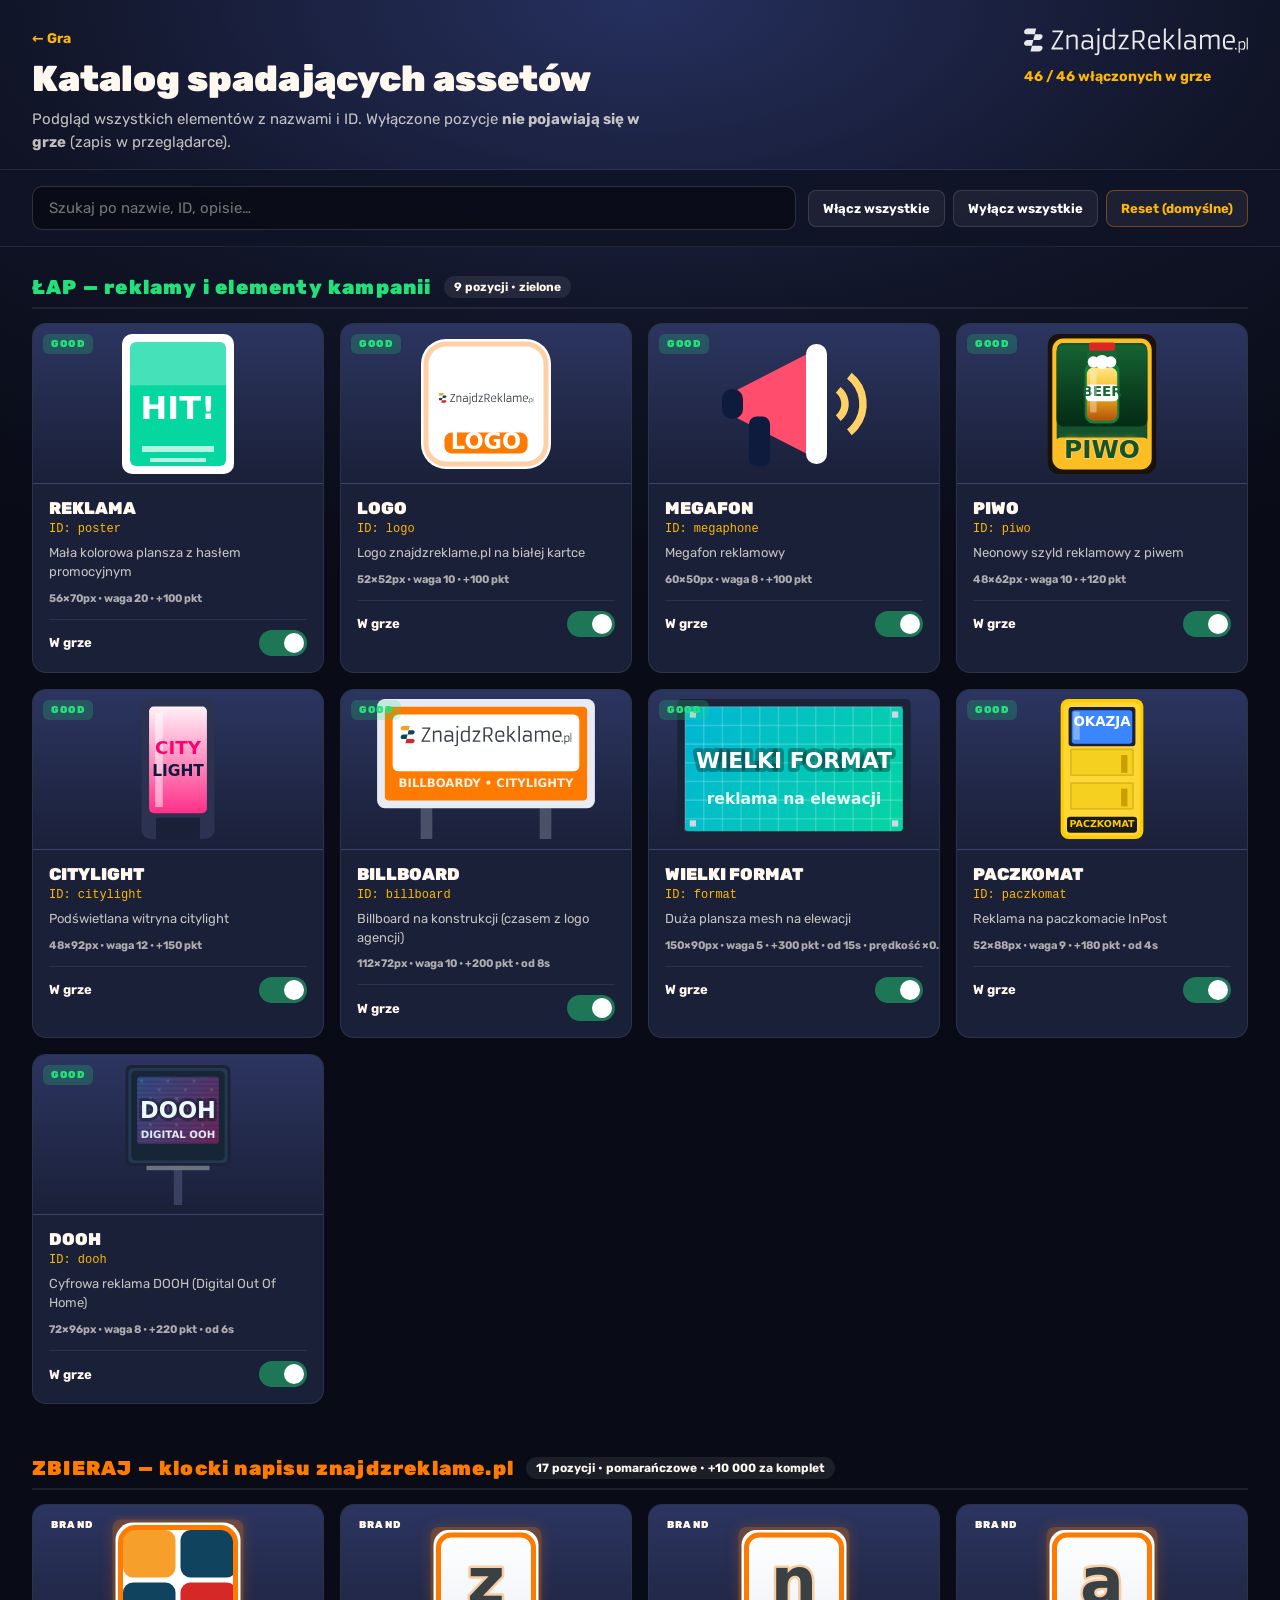
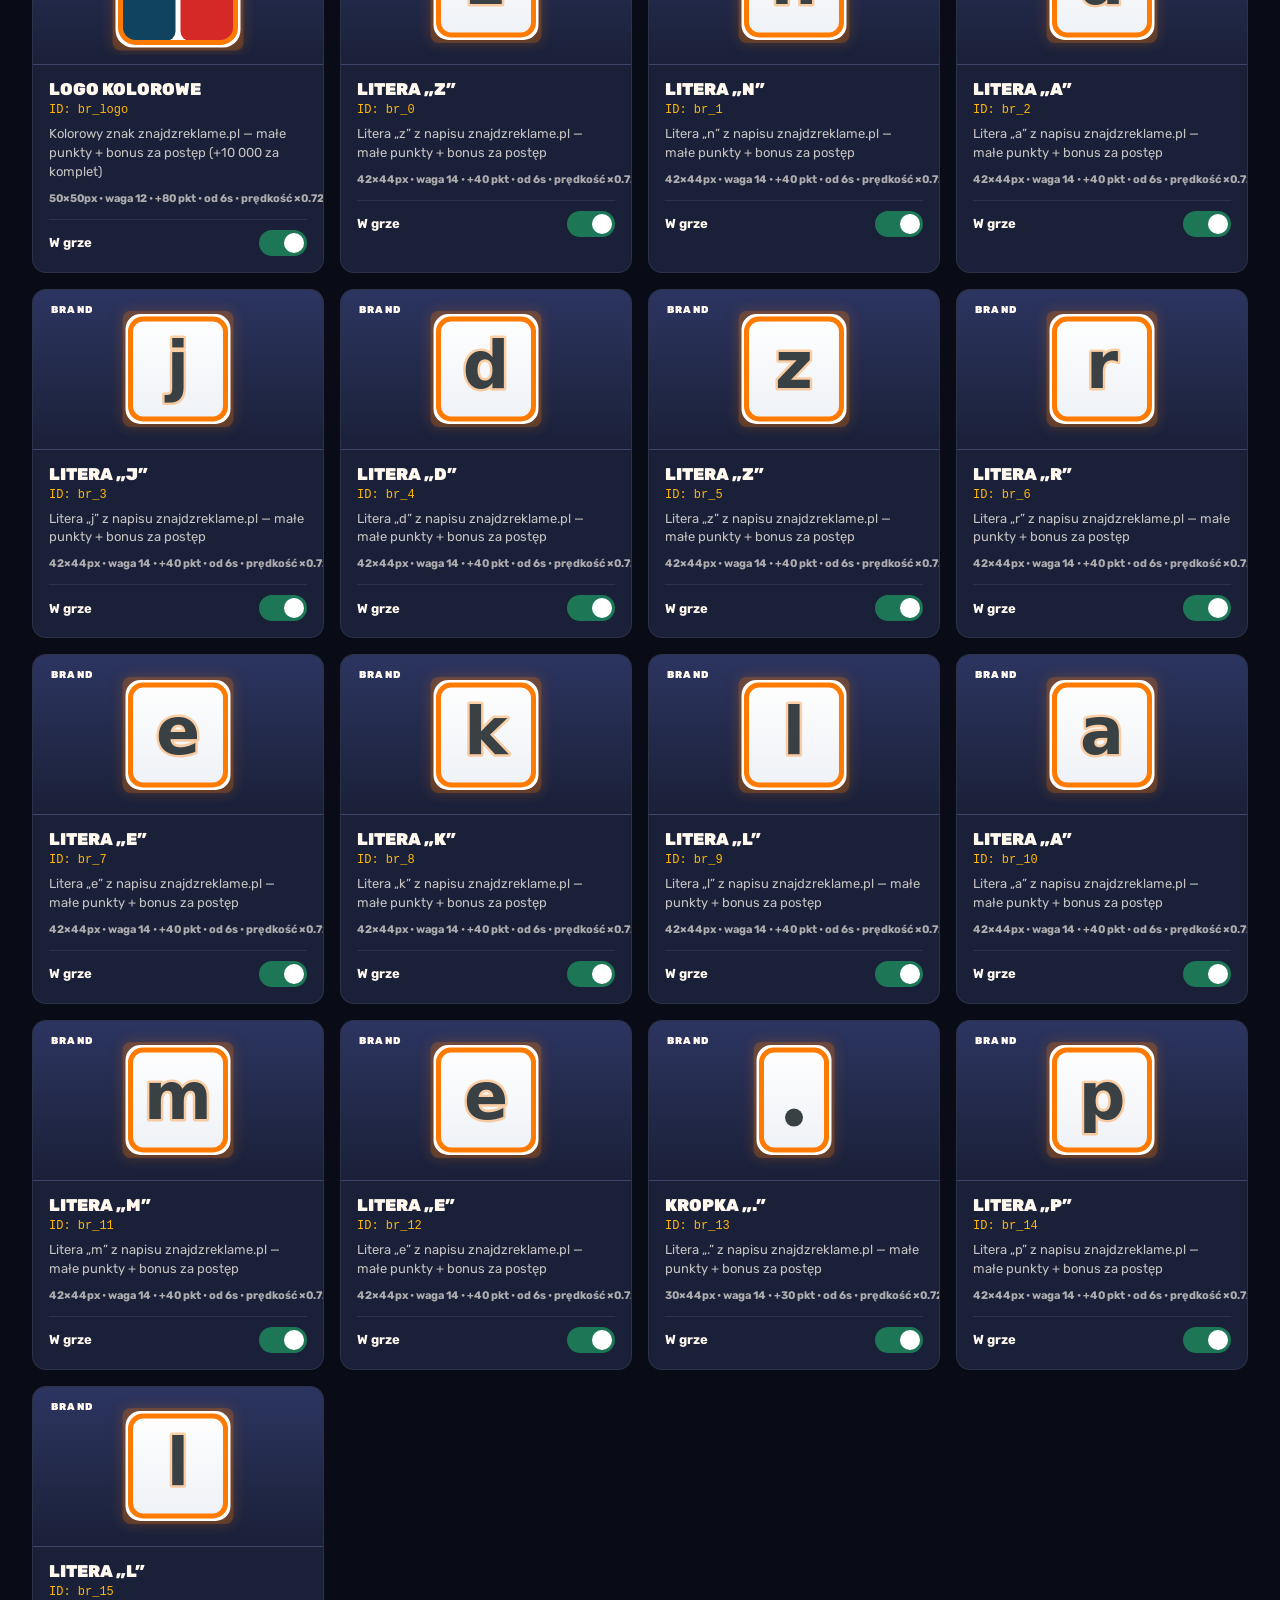
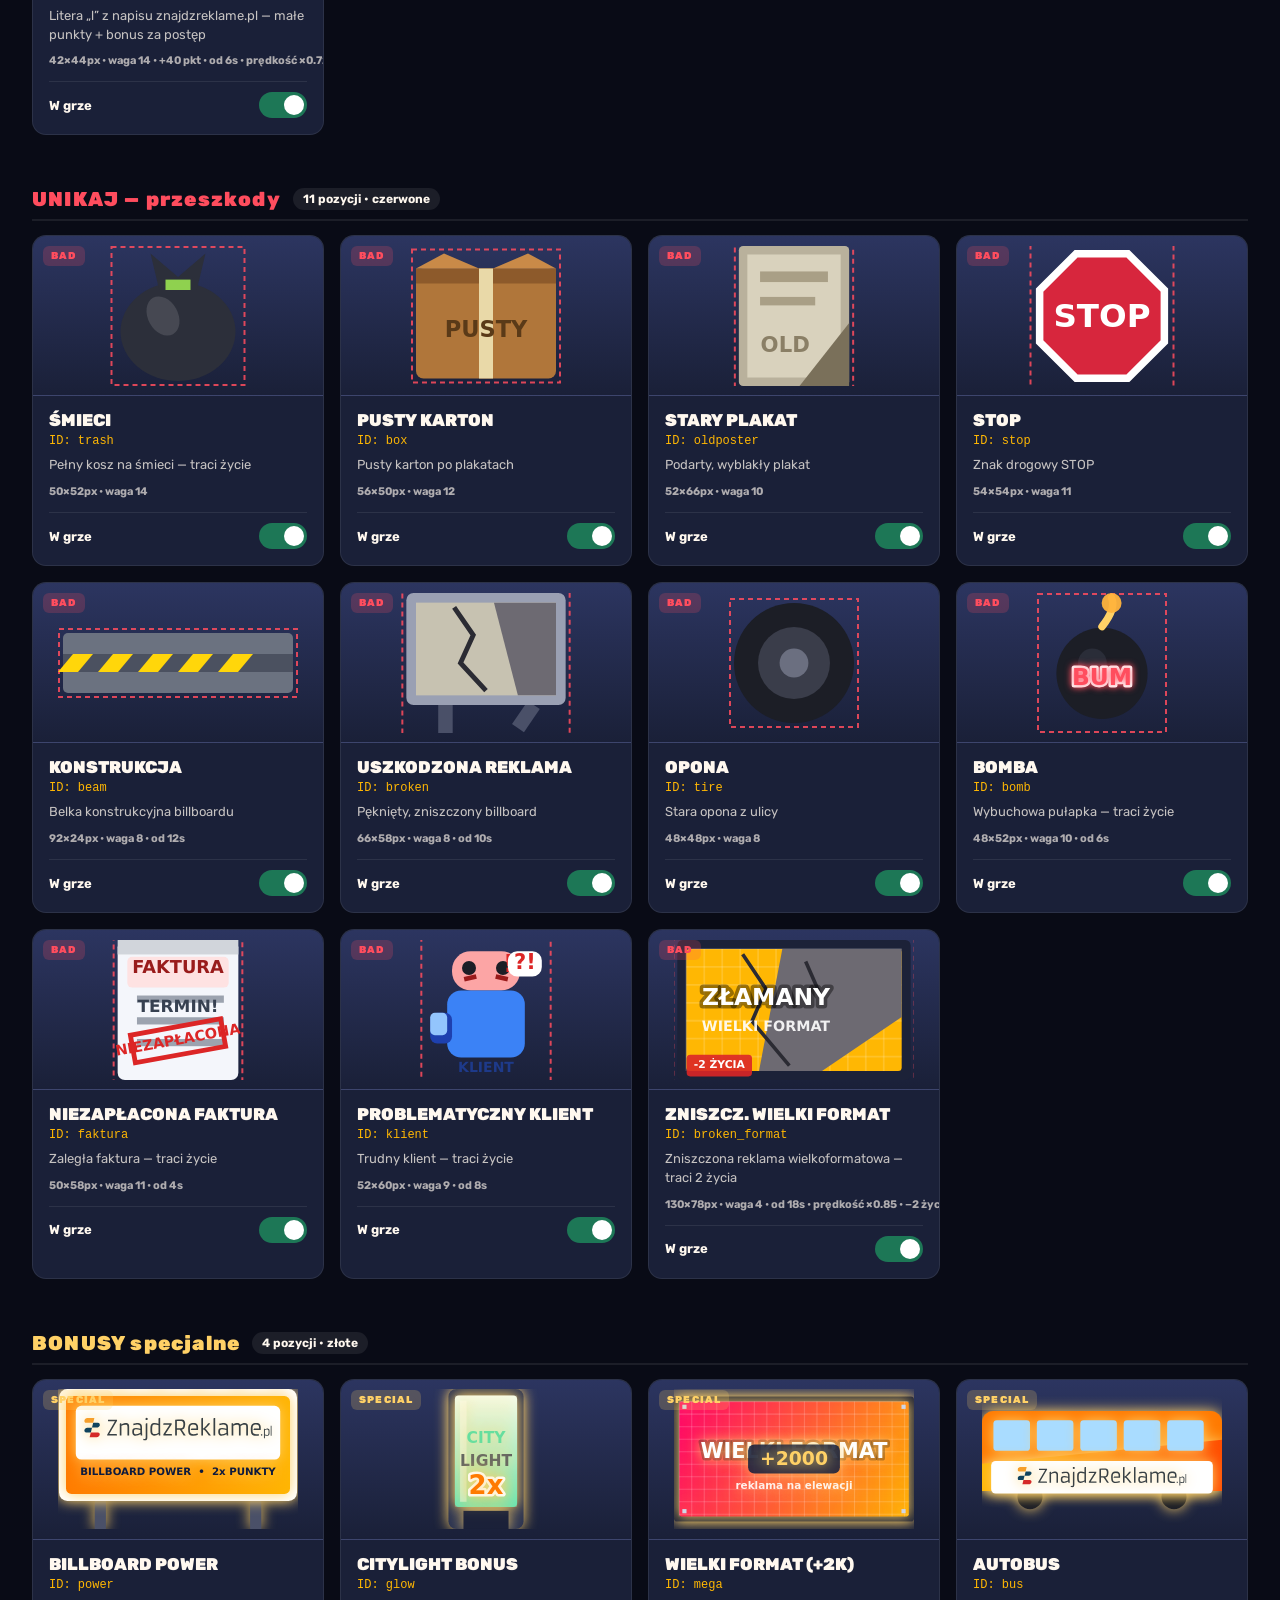
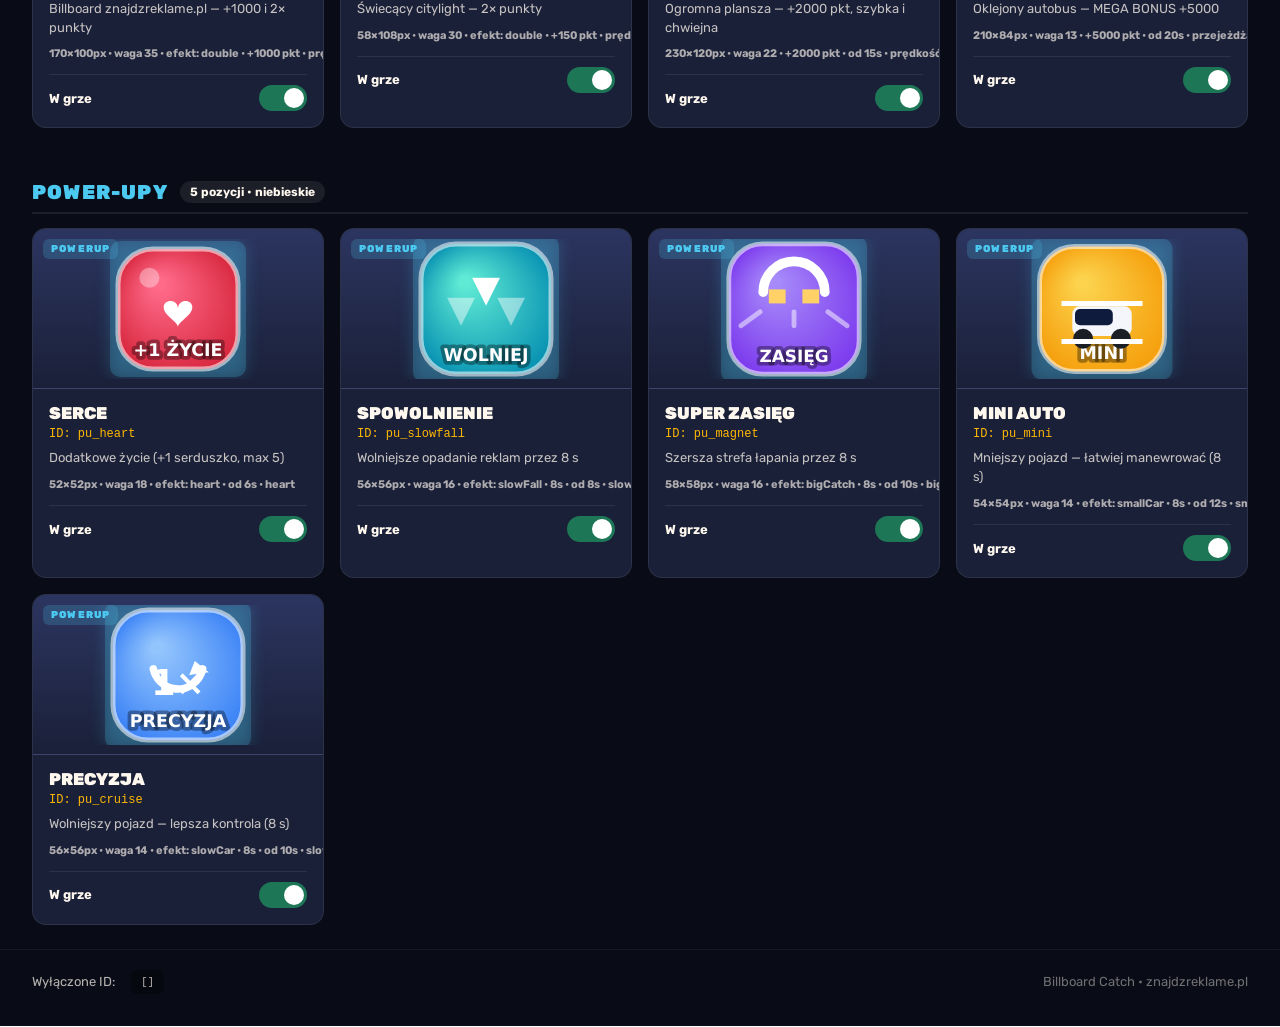
==== assets/index.html @ c9096c46 "Wystaw Billboard Catch jako statyczną grę na GitHub Pages. Co-authored-by: Cursor <cursoragent@curso" ====
<!DOCTYPE html>
<html lang="pl">
<head>
  <meta charset="UTF-8">
  <meta name="viewport" content="width=device-width, initial-scale=1.0">
  <title>Katalog assetów — Billboard Catch</title>
  <link rel="icon" href="../logo.svg" type="image/svg+xml">
  <link href="https://fonts.googleapis.com/css2?family=Rubik:wght@500;700;900&display=swap" rel="stylesheet">
  <link rel="stylesheet" href="catalog.css">
</head>
<body>
  <header class="top">
    <div class="top-left">
      <a class="back" href="../">← Gra</a>
      <h1>Katalog spadających assetów</h1>
      <p class="sub">Podgląd wszystkich elementów z nazwami i ID. Wyłączone pozycje <b>nie pojawiają się w grze</b> (zapis w przeglądarce).</p>
    </div>
    <div class="top-right">
      <img src="../logo.svg" alt="znajdzreklame.pl" class="logo" onerror="this.src='https://www.znajdzreklame.pl/logo.svg'">
      <div class="stats" id="stats">—</div>
    </div>
  </header>

  <div class="toolbar">
    <input type="search" id="search" placeholder="Szukaj po nazwie, ID, opisie…" autocomplete="off">
    <div class="toolbar-btns">
      <button type="button" id="btn-all">Włącz wszystkie</button>
      <button type="button" id="btn-none">Wyłącz wszystkie</button>
      <button type="button" id="btn-reset">Reset (domyślne)</button>
    </div>
  </div>

  <main id="sections"></main>

  <footer class="foot">
    <span>Wyłączone ID:</span>
    <code id="disabled-json">[]</code>
    <span class="foot-note">Billboard Catch • znajdzreklame.pl</span>
  </footer>

  <script src="../lib/falling-items.js"></script>
  <script src="catalog.js"></script>
</body>
</html>
---- assets/catalog.css ----
:root {
  --brand: #ff7a00;
  --brand-2: #ffb703;
  --good: #22e07a;
  --bad: #ff4d5e;
  --special: #ffd166;
  --ink: #101426;
  --paper: #fff8ef;
  --card: #1a2038;
  --line: rgba(255, 255, 255, .08);
}

* { box-sizing: border-box; }

body {
  margin: 0;
  min-height: 100vh;
  font-family: 'Rubik', system-ui, sans-serif;
  background: radial-gradient(1200px 600px at 50% 0%, #26305e 0%, #101426 55%, #090b16 100%);
  color: var(--paper);
}

.top {
  display: flex;
  justify-content: space-between;
  align-items: flex-start;
  gap: 24px;
  padding: 28px 32px 16px;
  border-bottom: 1px solid var(--line);
}
.back {
  display: inline-block;
  color: var(--brand-2);
  font-weight: 700;
  text-decoration: none;
  margin-bottom: 10px;
  font-size: 14px;
}
.back:hover { text-decoration: underline; }
.top h1 { margin: 0 0 8px; font-size: clamp(24px, 4vw, 36px); font-weight: 900; }
.sub { margin: 0; opacity: .75; max-width: 640px; line-height: 1.5; font-size: 15px; }
.logo { height: 28px; display: block; margin-bottom: 12px; filter: brightness(0) invert(1); opacity: .9; }
.stats { font-size: 14px; font-weight: 700; color: var(--brand-2); }

.toolbar {
  display: flex;
  flex-wrap: wrap;
  gap: 12px;
  align-items: center;
  padding: 16px 32px;
  position: sticky;
  top: 0;
  z-index: 5;
  background: rgba(16, 20, 38, .92);
  backdrop-filter: blur(8px);
  border-bottom: 1px solid var(--line);
}
#search {
  flex: 1;
  min-width: 220px;
  padding: 12px 16px;
  border-radius: 10px;
  border: 1px solid rgba(255, 255, 255, .15);
  background: rgba(0, 0, 0, .35);
  color: #fff;
  font-family: inherit;
  font-size: 15px;
}
#search:focus { outline: none; border-color: var(--brand-2); }
.toolbar-btns { display: flex; gap: 8px; flex-wrap: wrap; }
.toolbar-btns button {
  font-family: inherit;
  font-weight: 700;
  font-size: 13px;
  padding: 10px 14px;
  border-radius: 8px;
  border: 1px solid rgba(255, 255, 255, .12);
  background: rgba(255, 255, 255, .06);
  color: #fff;
  cursor: pointer;
}
.toolbar-btns button:hover { background: rgba(255, 255, 255, .12); }
.toolbar-btns #btn-reset { border-color: rgba(255, 122, 0, .4); color: var(--brand-2); }

.section { padding: 8px 32px 24px; }
.section-head {
  display: flex;
  align-items: center;
  gap: 12px;
  margin: 20px 0 14px;
  padding-bottom: 8px;
  border-bottom: 2px solid var(--line);
}
.section-head h2 { margin: 0; font-size: 20px; font-weight: 900; letter-spacing: .06em; }
.section-head .badge {
  font-size: 12px;
  font-weight: 700;
  padding: 4px 10px;
  border-radius: 999px;
  background: rgba(255, 255, 255, .08);
}
.section-head.good h2 { color: var(--good); }
.section-head.bad h2 { color: var(--bad); }
.section-head.special h2 { color: var(--special); }
.section-head.powerup h2 { color: #4cc9f0; }
.section-head.brand h2 { color: #ff7a00; }
.kind-powerup { background: rgba(76, 201, 240, .2); color: #4cc9f0; }

.grid {
  display: grid;
  grid-template-columns: repeat(auto-fill, minmax(260px, 1fr));
  gap: 16px;
}

.card {
  background: var(--card);
  border: 1px solid var(--line);
  border-radius: 14px;
  overflow: hidden;
  transition: opacity .2s, transform .15s, border-color .2s;
}
.card.off {
  opacity: .45;
  transform: scale(.98);
  border-color: rgba(255, 77, 94, .35);
}
.card.off .preview { filter: grayscale(.7); }

.preview-wrap {
  position: relative;
  height: 160px;
  display: flex;
  align-items: center;
  justify-content: center;
  background: linear-gradient(180deg, #2c3560 0%, #1a2038 100%);
  border-bottom: 1px solid var(--line);
}
.preview-wrap canvas { display: block; max-width: 92%; max-height: 92%; }
.kind-tag {
  position: absolute;
  top: 10px;
  left: 10px;
  font-size: 10px;
  font-weight: 900;
  letter-spacing: .12em;
  padding: 4px 8px;
  border-radius: 6px;
  text-transform: uppercase;
}
.kind-good { background: rgba(34, 224, 122, .2); color: var(--good); }
.kind-bad { background: rgba(255, 77, 94, .2); color: var(--bad); }
.kind-special { background: rgba(255, 209, 102, .2); color: var(--special); }

.card-body { padding: 14px 16px 16px; }
.card-title { margin: 0 0 4px; font-size: 17px; font-weight: 900; }
.card-id {
  font-family: ui-monospace, monospace;
  font-size: 12px;
  color: var(--brand-2);
  margin-bottom: 8px;
}
.card-desc { margin: 0 0 10px; font-size: 13px; opacity: .75; line-height: 1.45; }
.meta {
  display: flex;
  flex-wrap: wrap;
  gap: 6px 12px;
  font-size: 11px;
  font-weight: 700;
  opacity: .65;
  margin-bottom: 14px;
}
.meta span { white-space: nowrap; }

.toggle-row {
  display: flex;
  align-items: center;
  justify-content: space-between;
  gap: 12px;
  padding-top: 10px;
  border-top: 1px solid var(--line);
}
.toggle-label { font-size: 13px; font-weight: 700; }
.toggle-label.off { color: var(--bad); }

.switch {
  position: relative;
  width: 48px;
  height: 26px;
  flex-shrink: 0;
}
.switch input { opacity: 0; width: 0; height: 0; }
.slider {
  position: absolute;
  inset: 0;
  background: rgba(255, 77, 94, .35);
  border-radius: 999px;
  cursor: pointer;
  transition: .2s;
}
.slider::before {
  content: '';
  position: absolute;
  width: 20px;
  height: 20px;
  left: 3px;
  top: 3px;
  background: #fff;
  border-radius: 50%;
  transition: .2s;
}
.switch input:checked + .slider { background: rgba(34, 224, 122, .45); }
.switch input:checked + .slider::before { transform: translateX(22px); }

.foot {
  padding: 20px 32px 32px;
  font-size: 13px;
  opacity: .7;
  border-top: 1px solid var(--line);
  display: flex;
  flex-wrap: wrap;
  gap: 8px 16px;
  align-items: center;
}
#disabled-json {
  background: rgba(0, 0, 0, .35);
  padding: 6px 10px;
  border-radius: 6px;
  font-size: 11px;
  word-break: break-all;
  max-width: 100%;
}
.foot-note { margin-left: auto; opacity: .6; }

.empty {
  grid-column: 1 / -1;
  text-align: center;
  padding: 40px;
  opacity: .6;
}

@media (max-width: 640px) {
  .top, .toolbar, .section, .foot { padding-left: 16px; padding-right: 16px; }
  .top { flex-direction: column; }
}
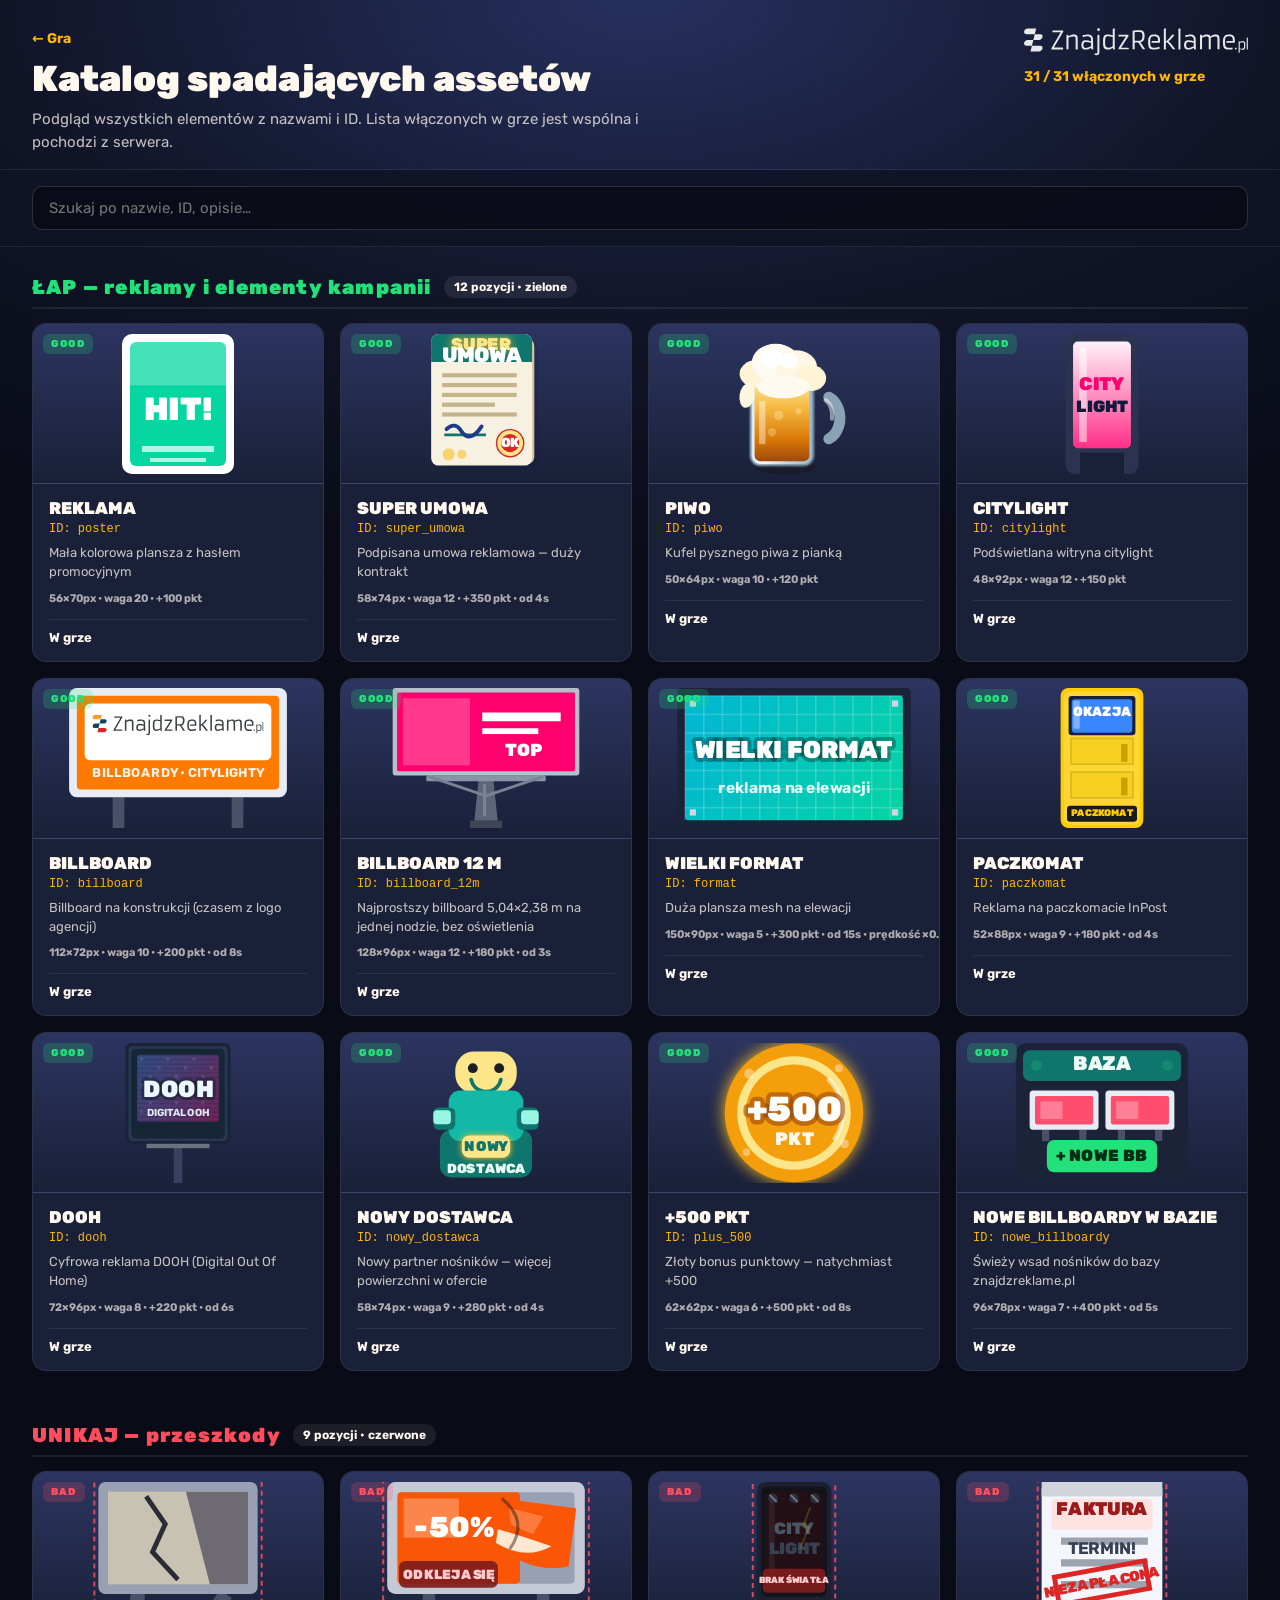
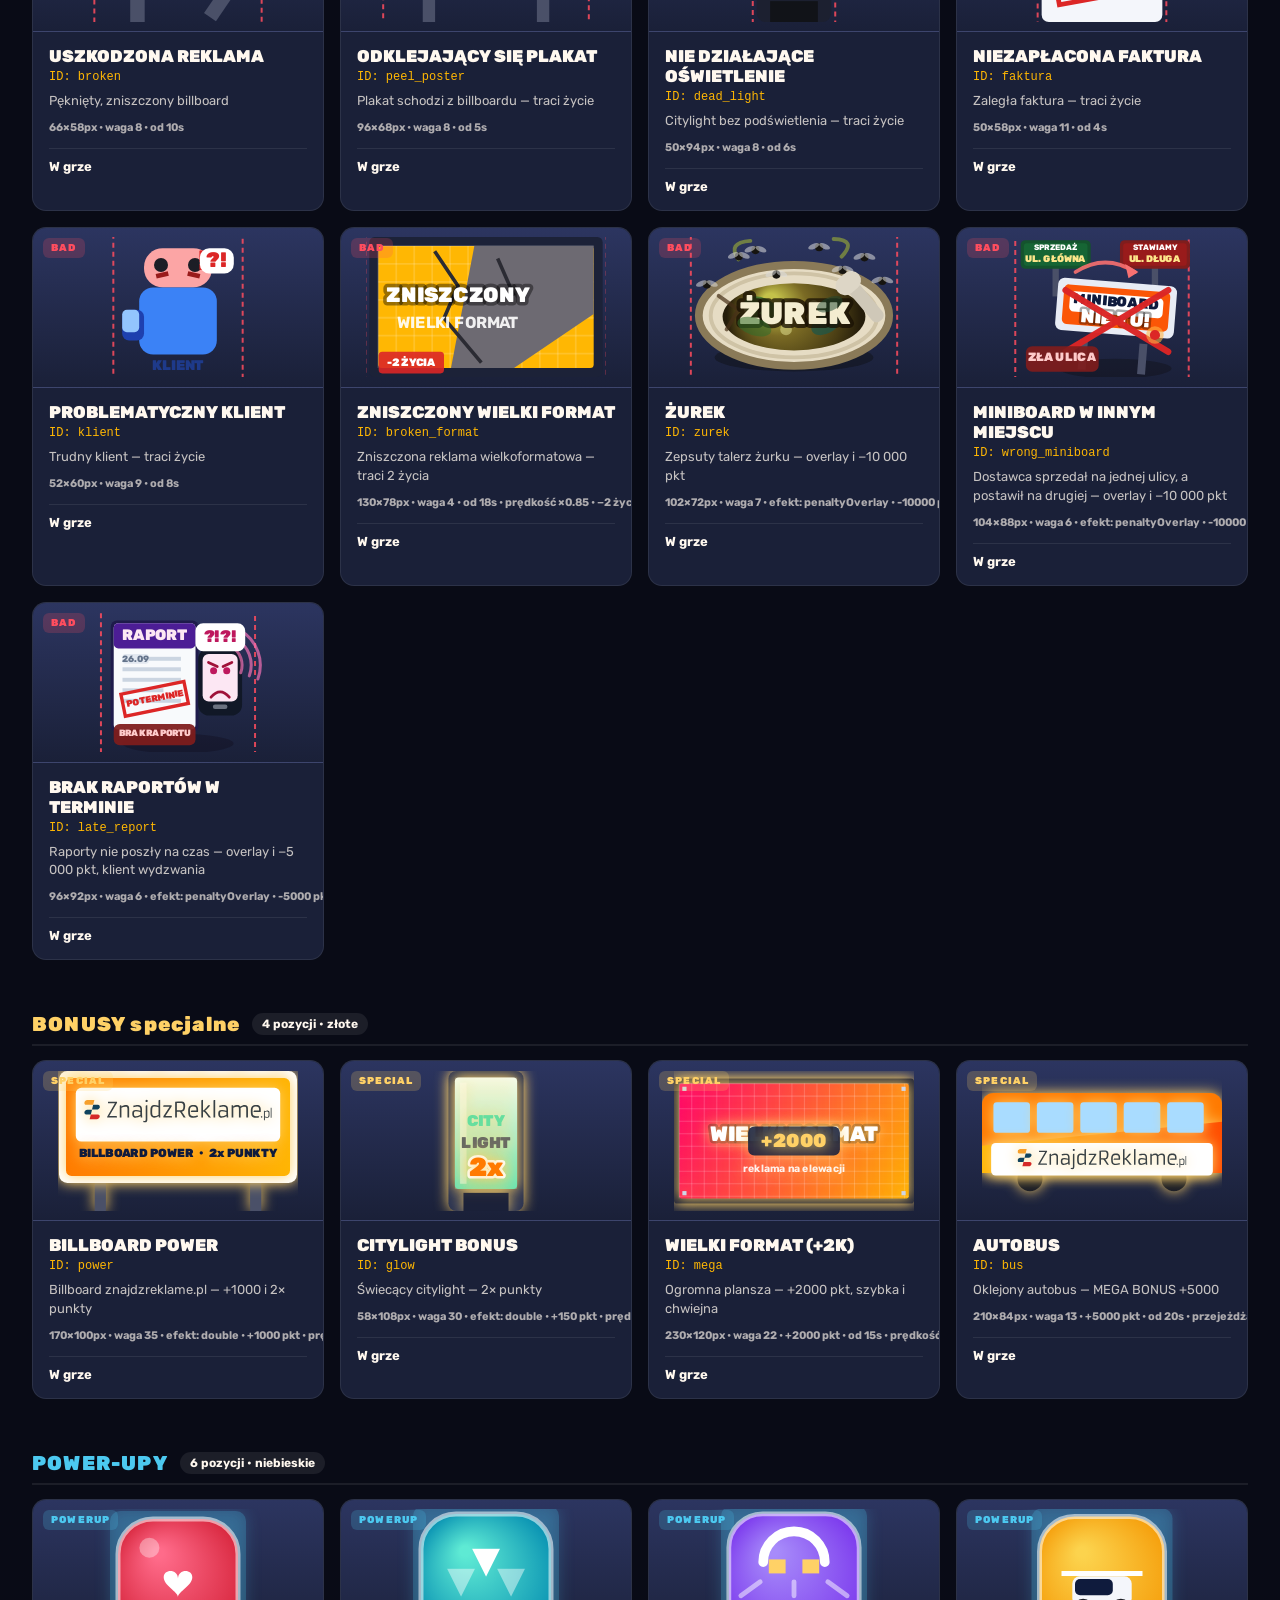
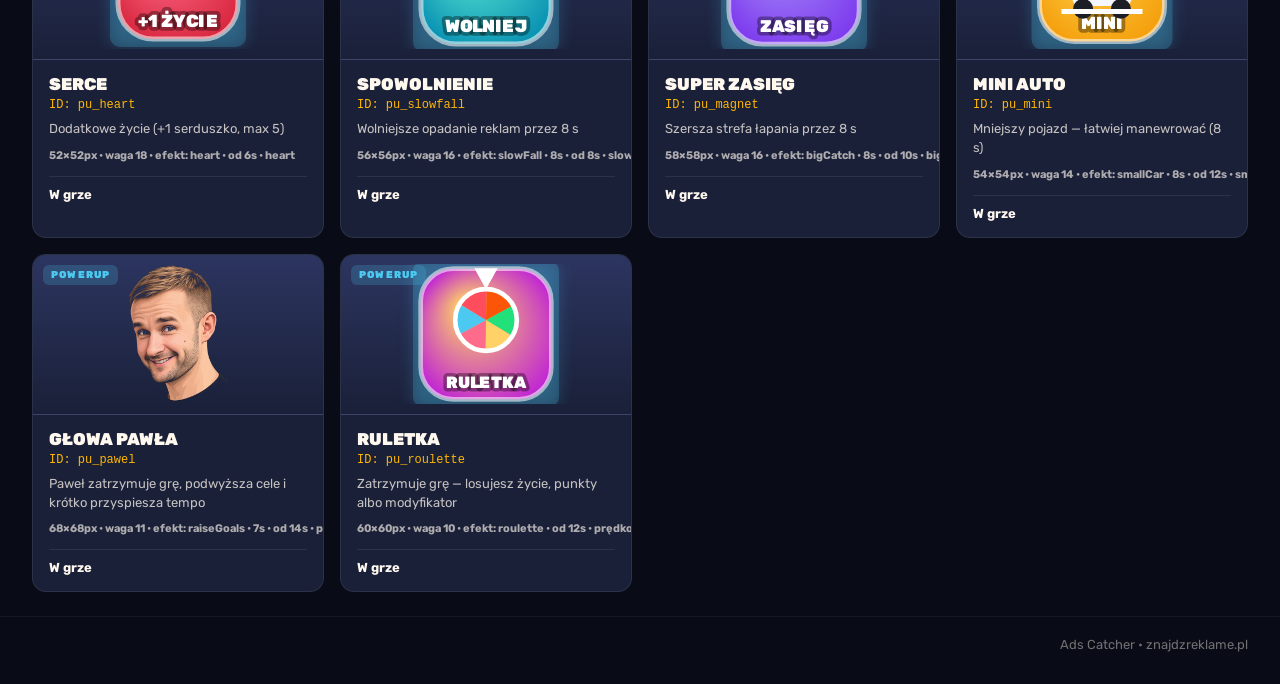
==== commit 32742931: "Dodaj ranking i ustawienia w Xano, edycję tylko w debugu oraz rój much po żurku. Co-authored-by: Cur" ====
--- a/assets/index.html
+++ b/assets/index.html
@@ -3,17 +3,17 @@
 <head>
   <meta charset="UTF-8">
   <meta name="viewport" content="width=device-width, initial-scale=1.0">
-  <title>Katalog assetów — Billboard Catch</title>
+  <title>Katalog assetów — Ads Catcher</title>
   <link rel="icon" href="../logo.svg" type="image/svg+xml">
   <link href="https://fonts.googleapis.com/css2?family=Rubik:wght@500;700;900&display=swap" rel="stylesheet">
-  <link rel="stylesheet" href="catalog.css">
+  <link rel="stylesheet" href="catalog.css?v=20260918a">
 </head>
 <body>
   <header class="top">
     <div class="top-left">
       <a class="back" href="../">← Gra</a>
       <h1>Katalog spadających assetów</h1>
-      <p class="sub">Podgląd wszystkich elementów z nazwami i ID. Wyłączone pozycje <b>nie pojawiają się w grze</b> (zapis w przeglądarce).</p>
+      <p class="sub" id="catalog-sub">Podgląd wszystkich elementów z nazwami i ID. Lista włączonych w grze jest wspólna i pochodzi z serwera.</p>
     </div>
     <div class="top-right">
       <img src="../logo.svg" alt="znajdzreklame.pl" class="logo" onerror="this.src='https://www.znajdzreklame.pl/logo.svg'">
@@ -23,7 +23,7 @@
 
   <div class="toolbar">
     <input type="search" id="search" placeholder="Szukaj po nazwie, ID, opisie…" autocomplete="off">
-    <div class="toolbar-btns">
+    <div class="toolbar-btns admin-only">
       <button type="button" id="btn-all">Włącz wszystkie</button>
       <button type="button" id="btn-none">Wyłącz wszystkie</button>
       <button type="button" id="btn-reset">Reset (domyślne)</button>
@@ -33,12 +33,14 @@
   <main id="sections"></main>
 
   <footer class="foot">
-    <span>Wyłączone ID:</span>
-    <code id="disabled-json">[]</code>
-    <span class="foot-note">Billboard Catch • znajdzreklame.pl</span>
+    <span class="admin-only">Wyłączone ID:</span>
+    <code class="admin-only" id="disabled-json">[]</code>
+    <span class="foot-note">Ads Catcher • znajdzreklame.pl</span>
   </footer>
 
-  <script src="../lib/falling-items.js"></script>
-  <script src="catalog.js"></script>
+  <script src="../lib/falling-items.js?v=20260918z"></script>
+  <script src="../lib/game-settings.js?v=20260918e"></script>
+  <script src="../lib/xano-leaderboard.js?v=20260918l"></script>
+  <script src="catalog.js?v=20260918a"></script>
 </body>
 </html>
--- a/assets/catalog.css
+++ b/assets/catalog.css
@@ -103,7 +103,6 @@
 .section-head.bad h2 { color: var(--bad); }
 .section-head.special h2 { color: var(--special); }
 .section-head.powerup h2 { color: #4cc9f0; }
-.section-head.brand h2 { color: #ff7a00; }
 .kind-powerup { background: rgba(76, 201, 240, .2); color: #4cc9f0; }
 
 .grid {
@@ -231,6 +230,8 @@
 }
 .foot-note { margin-left: auto; opacity: .6; }
 
+body:not(.debug-mode) .admin-only { display: none !important; }
+
 .empty {
   grid-column: 1 / -1;
   text-align: center;
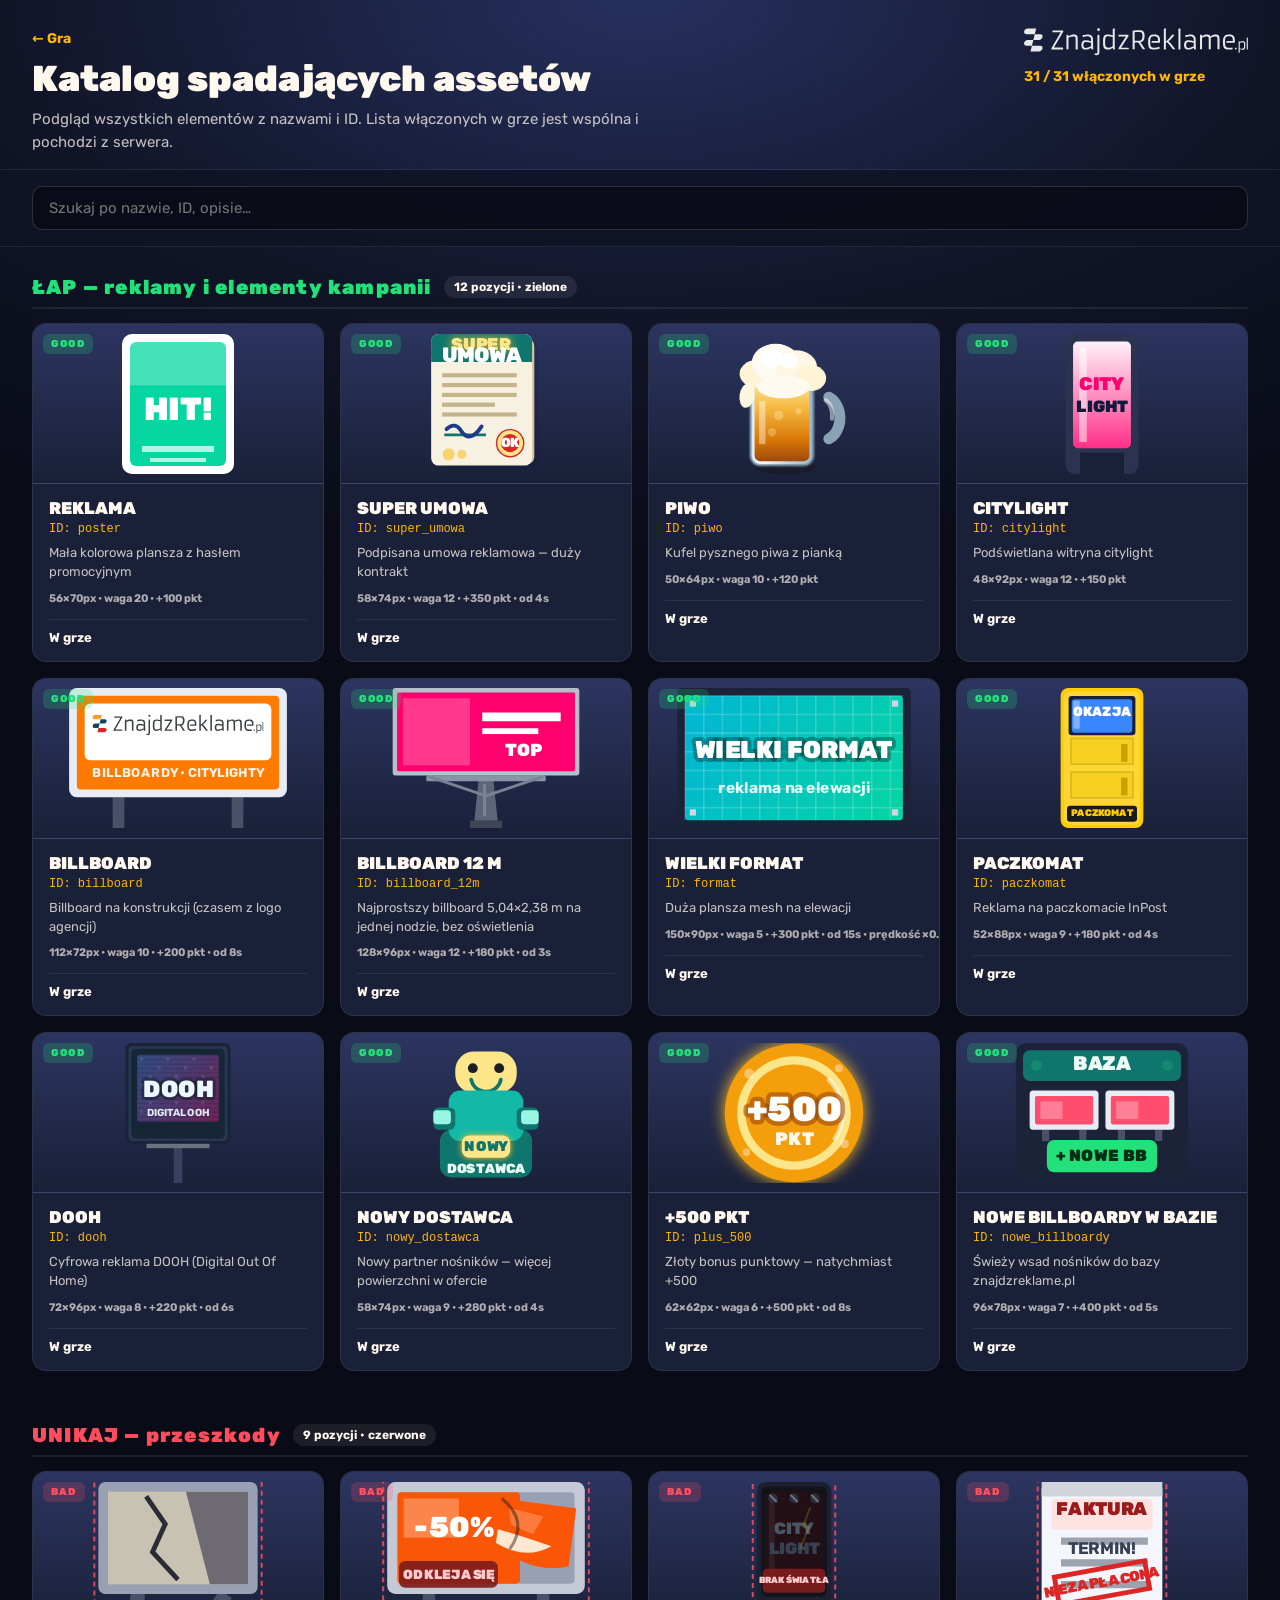
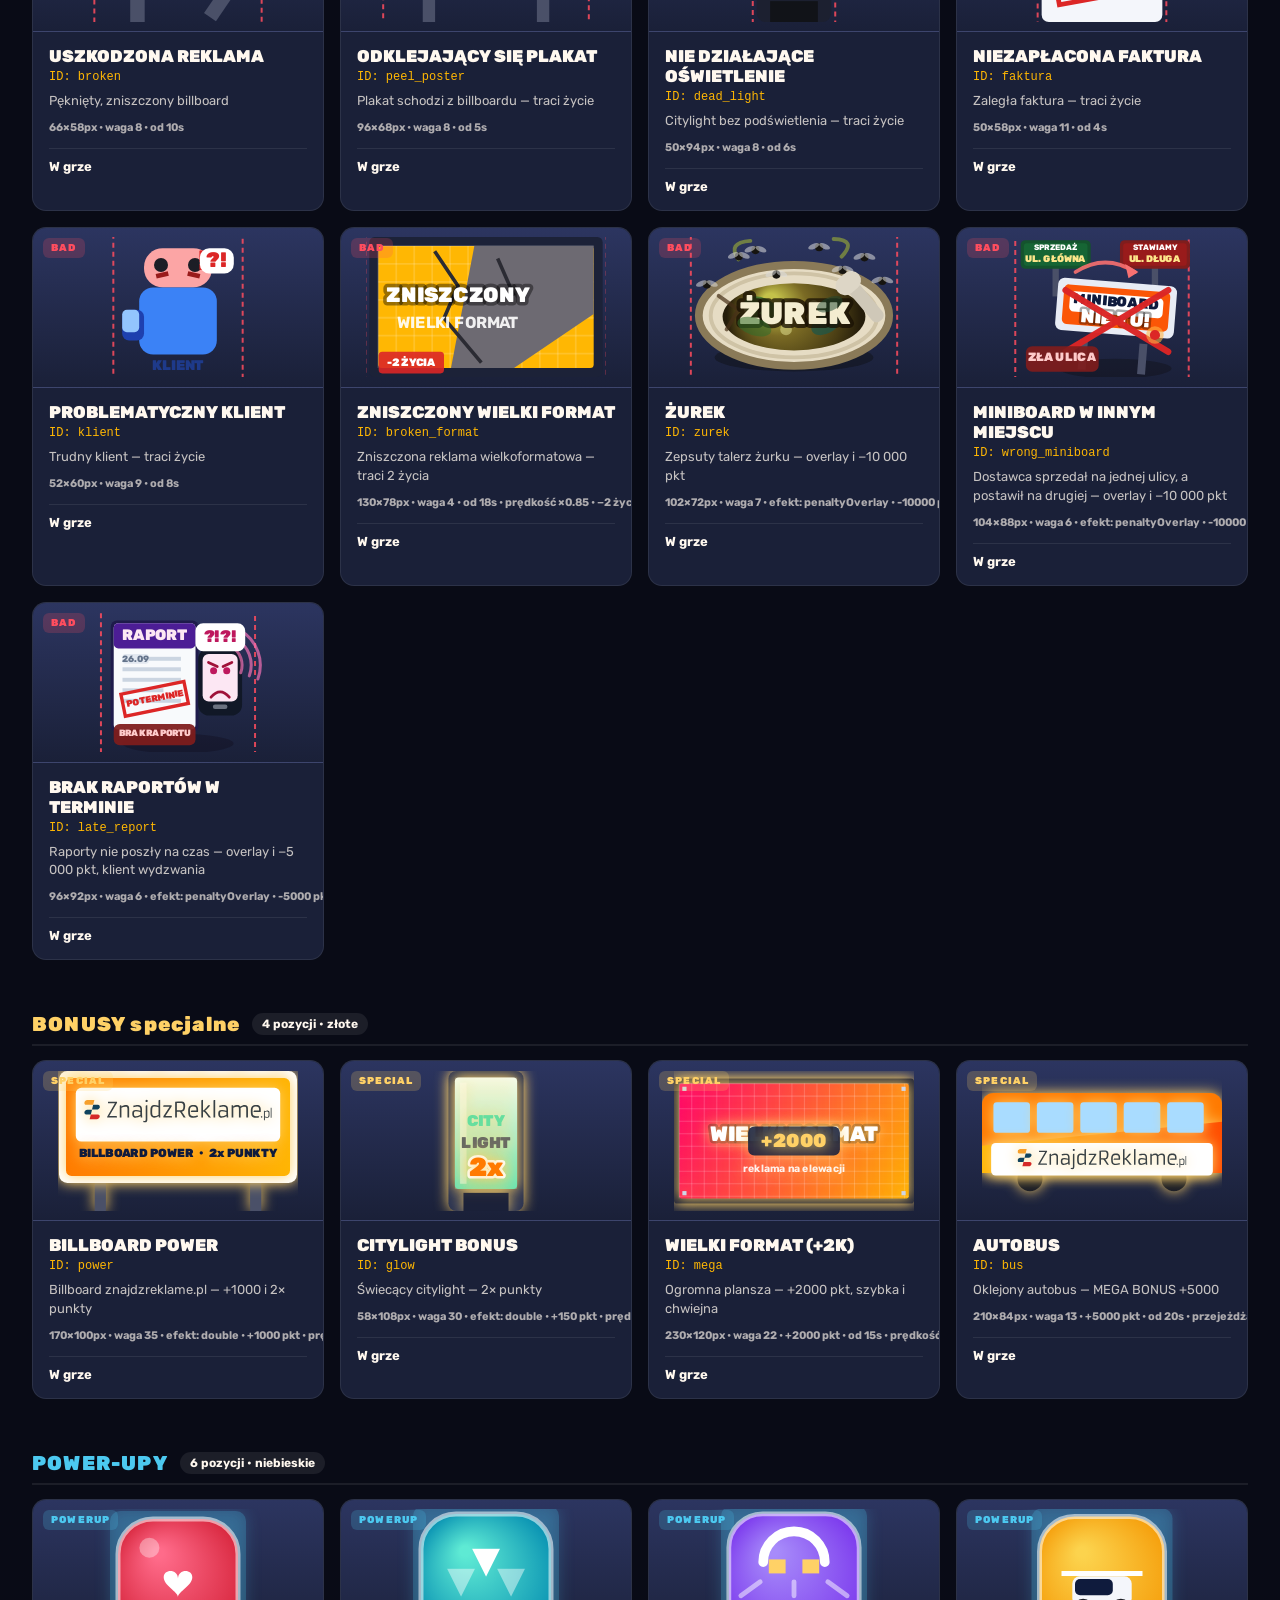
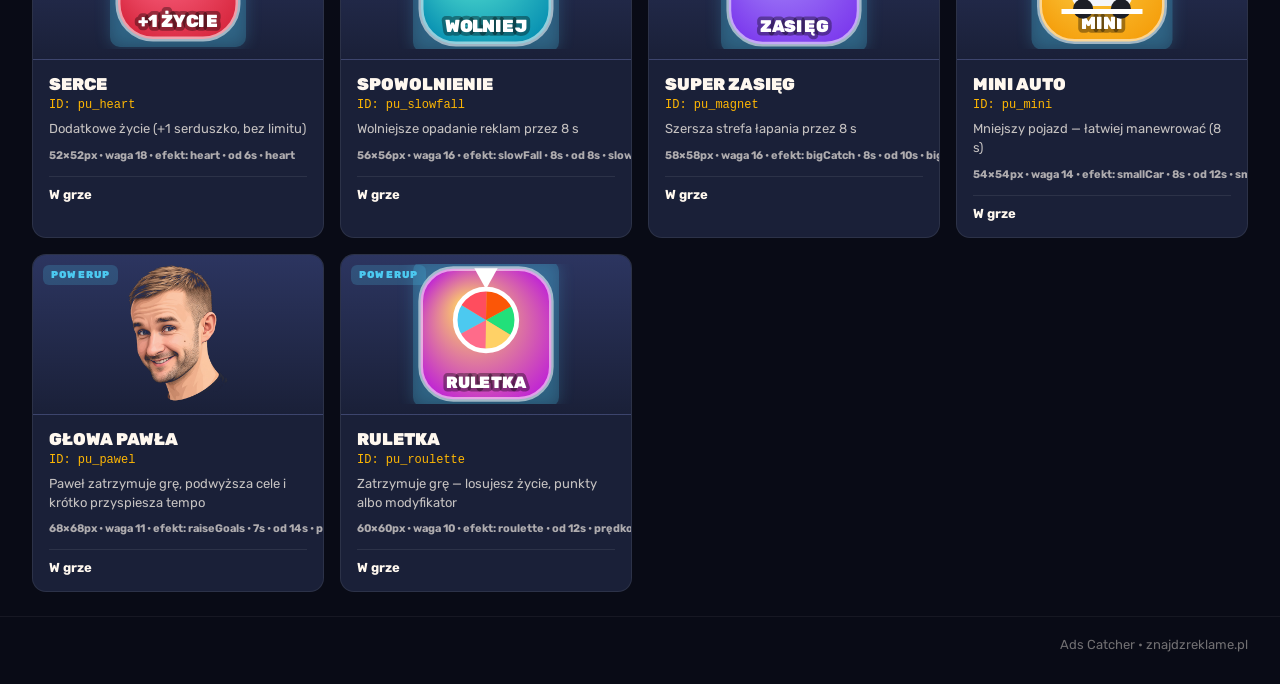
==== commit 927d714f: "update" ====
--- a/assets/index.html
+++ b/assets/index.html
@@ -38,8 +38,8 @@
     <span class="foot-note">Ads Catcher • znajdzreklame.pl</span>
   </footer>
 
-  <script src="../lib/falling-items.js?v=20260918z"></script>
-  <script src="../lib/game-settings.js?v=20260918e"></script>
+  <script src="../lib/falling-items.js?v=20260918za"></script>
+  <script src="../lib/game-settings.js?v=20260918f"></script>
   <script src="../lib/xano-leaderboard.js?v=20260918l"></script>
   <script src="catalog.js?v=20260918a"></script>
 </body>
